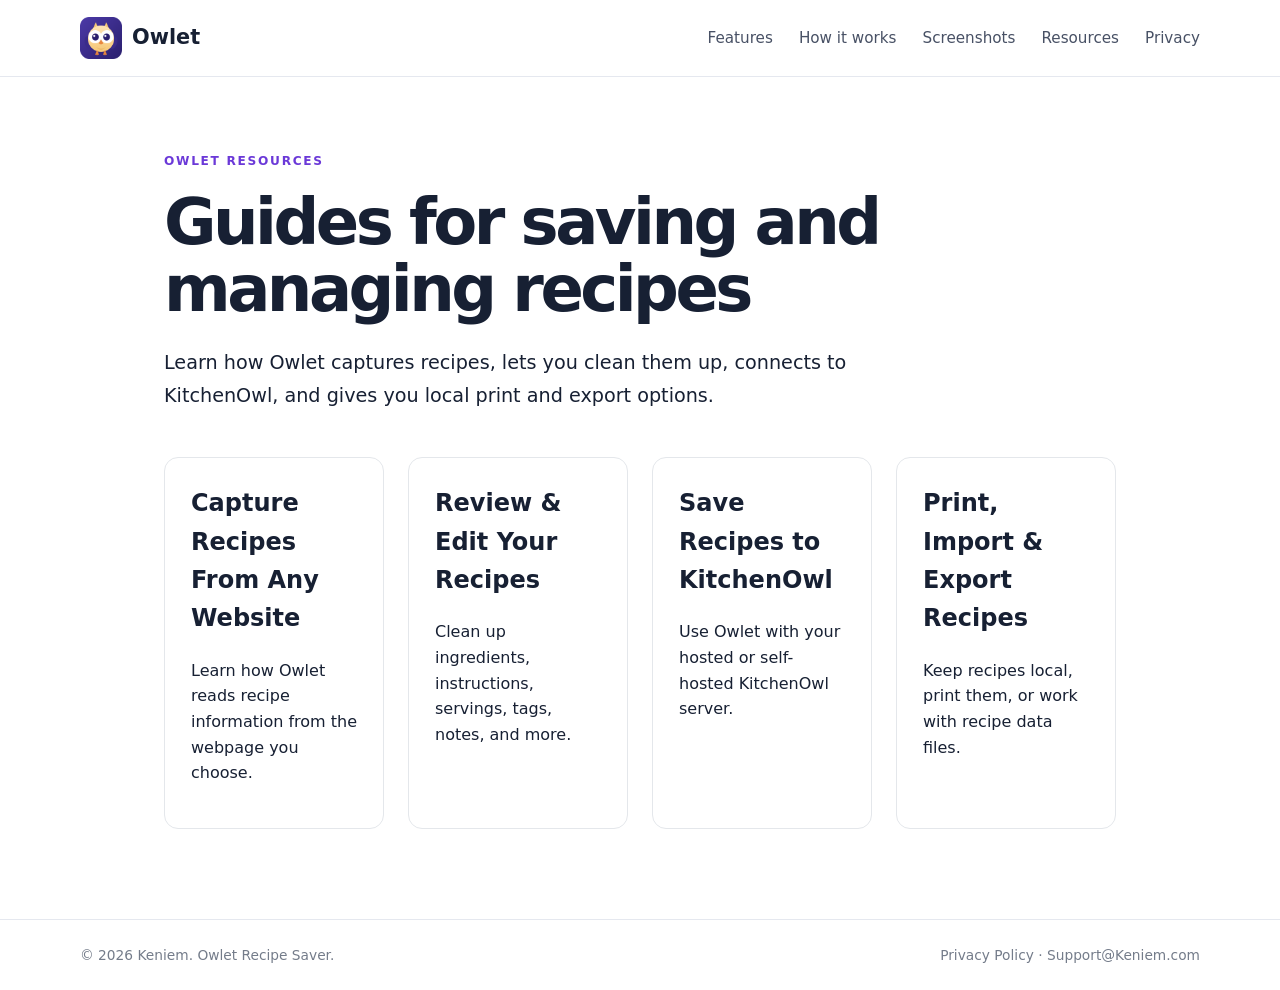
==== resources/index.html @ a933942c "Add files via upload" ====
<!doctype html>
<html lang="en">
<head>
<meta charset="utf-8">
<meta name="viewport" content="width=device-width, initial-scale=1">
<meta name="description" content="Owlet Recipe Saver guides for capturing, reviewing, saving, printing, importing, and exporting recipes.">
<title>Owlet Recipe Saver Resources & Guides</title>
<link rel="canonical" href="https://owlet.keniem.com/resources/">
<link rel="icon" href="../assets/owlet-512.png">
<link rel="stylesheet" href="../styles.css">
<style>
.resource-wrap{max-width:1000px;margin:0 auto;padding:70px 24px 90px}
.resource-wrap h1{font-size:clamp(2.4rem,5vw,4rem);line-height:1.05}
.resource-intro{font-size:1.2rem;line-height:1.7;max-width:760px}
.resource-grid{display:grid;grid-template-columns:repeat(auto-fit,minmax(220px,1fr));gap:24px;margin-top:45px}
.resource-card{display:block;padding:26px;border-radius:14px;text-decoration:none;background:#fff;border:1px solid #e4e7eb}
.resource-card h2{margin-top:0}
.resource-card p{line-height:1.6}
</style>
</head>
<body>
<header class="site-header"><div class="wrap nav">
<a class="brand" href="../index.html"><img src="../assets/owlet-512.png" alt="Owlet logo"><span>Owlet</span></a>
<nav><a href="../index.html#features">Features</a><a href="../index.html#how">How it works</a><a href="../index.html#screenshots">Screenshots</a><a href="./">Resources</a><a href="../privacy.html">Privacy</a></nav>
</div></header>
<main><div class="resource-wrap">
<span class="eyebrow">OWLET RESOURCES</span>
<h1>Guides for saving and managing recipes</h1>
<p class="resource-intro">Learn how Owlet captures recipes, lets you clean them up, connects to KitchenOwl, and gives you local print and export options.</p>
<div class="resource-grid">
<a class="resource-card" href="capture-recipes.html"><h2>Capture Recipes From Any Website</h2><p>Learn how Owlet reads recipe information from the webpage you choose.</p></a>
<a class="resource-card" href="review-edit-recipes.html"><h2>Review & Edit Your Recipes</h2><p>Clean up ingredients, instructions, servings, tags, notes, and more.</p></a>
<a class="resource-card" href="save-to-kitchenowl.html"><h2>Save Recipes to KitchenOwl</h2><p>Use Owlet with your hosted or self-hosted KitchenOwl server.</p></a>
<a class="resource-card" href="print-import-export.html"><h2>Print, Import & Export Recipes</h2><p>Keep recipes local, print them, or work with recipe data files.</p></a>
</div></div></main>
<footer><div class="wrap footer"><span>© 2026 Keniem. Owlet Recipe Saver.</span><span><a href="../privacy.html">Privacy Policy</a> · <a href="mailto:Support@Keniem.com">Support@Keniem.com</a></span></div></footer>
</body></html>
---- styles.css ----
:root{--ink:#172033;--muted:#5d6678;--line:#e5e8ef;--soft:#f6f8fb;--brand:#6b39d8;--brand2:#9a54e8;--white:#fff;--shadow:0 18px 50px rgba(25,30,45,.10)}*{box-sizing:border-box}html{scroll-behavior:smooth}body{margin:0;font-family:Inter,ui-sans-serif,system-ui,-apple-system,BlinkMacSystemFont,"Segoe UI",sans-serif;color:var(--ink);background:#fff;line-height:1.6}a{color:inherit}.wrap{width:min(1120px,calc(100% - 40px));margin:auto}.site-header{position:sticky;top:0;z-index:20;background:rgba(255,255,255,.94);backdrop-filter:blur(12px);border-bottom:1px solid var(--line)}.nav{height:76px;display:flex;align-items:center;justify-content:space-between}.brand{display:flex;align-items:center;gap:10px;text-decoration:none;font-weight:800;font-size:1.3rem}.brand img{width:42px;height:42px}.nav nav{display:flex;gap:26px}.nav nav a{text-decoration:none;color:#485165;font-size:.95rem}.nav nav a:hover{color:var(--brand)}.hero{padding:76px 0 70px;display:grid;grid-template-columns:1fr 1.05fr;gap:52px;align-items:center}.eyebrow{display:inline-block;letter-spacing:.14em;font-size:.76rem;font-weight:800;color:var(--brand)}h1{font-size:clamp(3rem,6vw,5.2rem);line-height:.98;letter-spacing:-.055em;margin:16px 0 24px}h1 span{color:var(--brand)}.lead{font-size:1.2rem;color:var(--muted);max-width:600px}.fine{font-size:.86rem;color:#7a8290;margin-top:18px}.buttons{display:flex;gap:12px;flex-wrap:wrap;margin-top:28px}.btn{display:inline-flex;align-items:center;justify-content:center;padding:12px 20px;border-radius:10px;text-decoration:none;font-weight:750;border:1px solid transparent}.btn.primary{background:var(--brand);color:#fff}.btn.secondary{border-color:#d9dce5;background:#fff}.hero-art img{width:100%;border-radius:22px;box-shadow:var(--shadow)}.section{padding:92px 0}.soft{background:var(--soft)}.section-head{max-width:720px;margin-bottom:38px}.section-head h2{font-size:clamp(2rem,4vw,3rem);line-height:1.08;letter-spacing:-.035em;margin:10px 0 14px}.section-head p{color:var(--muted);font-size:1.05rem}.cards{display:grid;grid-template-columns:repeat(4,1fr);gap:18px}.cards article{background:#fff;border:1px solid var(--line);border-radius:16px;padding:25px}.icon{font-size:1.5rem;color:var(--brand);font-weight:800}.cards h3,.step h3{margin:12px 0 8px}.cards p,.step p{color:var(--muted);margin:0}.steps{display:grid;grid-template-columns:repeat(3,1fr);gap:25px}.step{border-top:2px solid var(--brand);padding-top:18px}.step b{color:var(--brand);font-size:.8rem;letter-spacing:.1em}.gallery{display:grid;grid-template-columns:repeat(2,1fr);gap:24px}.gallery figure{margin:0;background:#fff;border:1px solid var(--line);border-radius:16px;overflow:hidden}.gallery figure:last-child{grid-column:1/-1;max-width:550px}.gallery img{display:block;width:100%;height:auto}.gallery figcaption{padding:14px 17px;color:var(--muted);font-size:.92rem}.downloads{background:linear-gradient(135deg,#21132f,#3b2162);color:#fff}.download-box{display:grid;grid-template-columns:.8fr 1.2fr;gap:50px;align-items:center}.downloads .eyebrow{color:#d9c6ff}.downloads h2{font-size:2.6rem;line-height:1.1;margin:10px 0}.downloads p{color:#d9d4e3}.download-grid{display:grid;grid-template-columns:repeat(3,1fr);gap:12px}.download-card{display:flex;flex-direction:column;gap:4px;text-decoration:none;background:rgba(255,255,255,.1);border:1px solid rgba(255,255,255,.18);border-radius:14px;padding:20px}.download-card:hover{background:rgba(255,255,255,.16)}.download-card strong{font-size:1.15rem}.download-card span{color:#ddd5eb}.download-card small{color:#bdb3cd;margin-top:8px}.final-cta{text-align:center}.cta-logo{width:76px;height:76px}.final-cta h2{font-size:2.7rem;line-height:1.1;margin:16px 0 10px}.final-cta p{max-width:650px;margin:auto;color:var(--muted)}footer{border-top:1px solid var(--line);padding:24px 0}.footer{display:flex;justify-content:space-between;gap:20px;color:#747c8a;font-size:.86rem}.footer a{text-decoration:none}.narrow{max-width:820px}.policy{padding:70px 0}.policy h1{font-size:3.4rem;margin-bottom:12px}.policy h2{font-size:1.55rem;margin:38px 0 12px}.policy p,.policy li{color:#465063}.policy li{margin:6px 0}.updated{color:#6c7380}.back{text-decoration:none;color:var(--brand);font-weight:700;display:inline-block;margin-bottom:30px}@media(max-width:900px){.hero,.download-box{grid-template-columns:1fr}.cards{grid-template-columns:repeat(2,1fr)}.download-grid{grid-template-columns:1fr}.nav nav{gap:14px}.hero{padding-top:50px}}@media(max-width:620px){.wrap{width:min(100% - 28px,1120px)}.nav{height:auto;min-height:68px}.nav nav{display:none}.cards,.steps,.gallery{grid-template-columns:1fr}.gallery figure:last-child{grid-column:auto}.section{padding:64px 0}h1{font-size:3.2rem}.policy h1{font-size:2.5rem}.footer{flex-direction:column}}
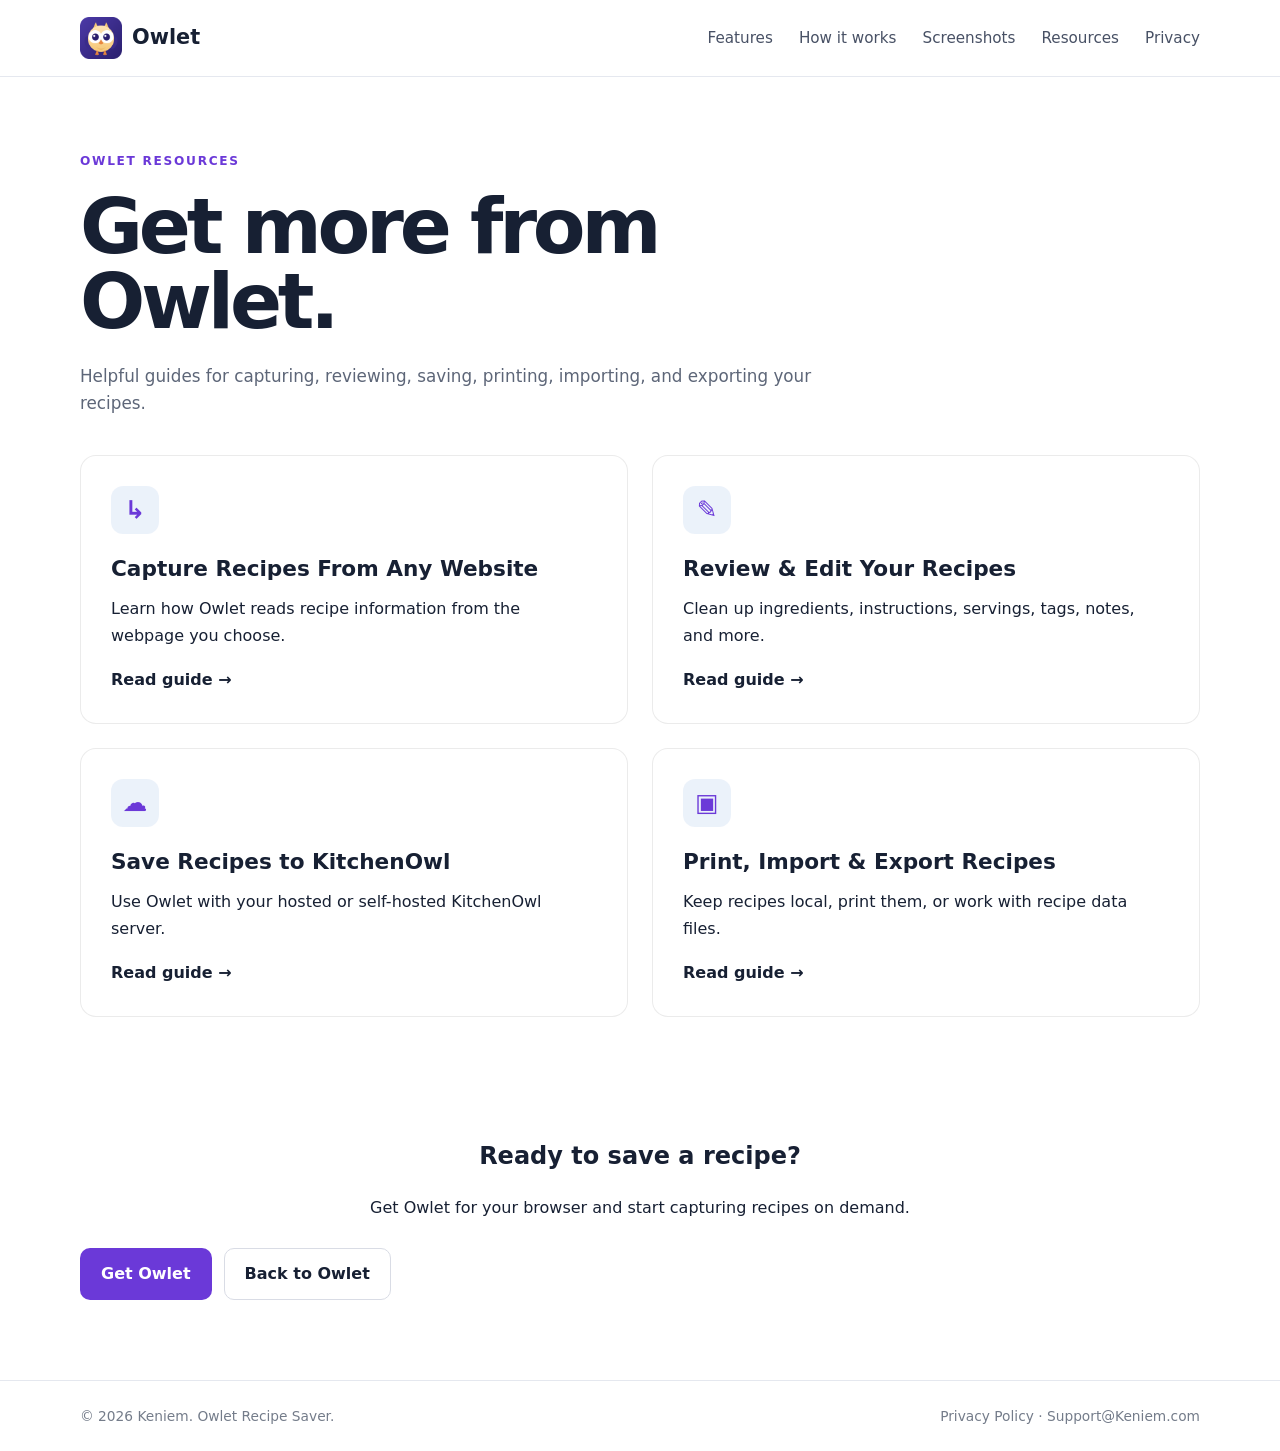
==== commit f003ab97: "Add files via upload" ====
--- a/resources/index.html
+++ b/resources/index.html
@@ -9,29 +9,138 @@
 <link rel="icon" href="../assets/owlet-512.png">
 <link rel="stylesheet" href="../styles.css">
 <style>
-.resource-wrap{max-width:1000px;margin:0 auto;padding:70px 24px 90px}
-.resource-wrap h1{font-size:clamp(2.4rem,5vw,4rem);line-height:1.05}
-.resource-intro{font-size:1.2rem;line-height:1.7;max-width:760px}
-.resource-grid{display:grid;grid-template-columns:repeat(auto-fit,minmax(220px,1fr));gap:24px;margin-top:45px}
-.resource-card{display:block;padding:26px;border-radius:14px;text-decoration:none;background:#fff;border:1px solid #e4e7eb}
-.resource-card h2{margin-top:0}
-.resource-card p{line-height:1.6}
+.resources-hero {
+  padding: 70px 0 45px;
+}
+.resources-hero .section-head {
+  max-width: 760px;
+}
+.resource-cards {
+  display: grid;
+  grid-template-columns: repeat(2, minmax(0, 1fr));
+  gap: 24px;
+  margin-top: 36px;
+}
+.resource-card {
+  display: block;
+  text-decoration: none;
+  color: inherit;
+  padding: 30px;
+  border-radius: 16px;
+  background: #fff;
+  border: 1px solid rgba(0,0,0,.08);
+  transition: transform .18s ease, box-shadow .18s ease;
+}
+.resource-card:hover {
+  transform: translateY(-3px);
+  box-shadow: 0 12px 30px rgba(0,0,0,.08);
+}
+.resource-card .icon {
+  width: 48px;
+  height: 48px;
+  display: grid;
+  place-items: center;
+  border-radius: 12px;
+  font-size: 1.55rem;
+  margin-bottom: 18px;
+  background: rgba(0,94,184,.08);
+}
+.resource-card h2 {
+  margin: 0 0 10px;
+  font-size: 1.35rem;
+}
+.resource-card p {
+  margin: 0;
+  line-height: 1.65;
+}
+.resource-card .learn {
+  display: inline-block;
+  margin-top: 18px;
+  font-weight: 700;
+}
+.resources-cta {
+  text-align: center;
+  padding: 55px 0 80px;
+}
+@media (max-width: 700px) {
+  .resource-cards {
+    grid-template-columns: 1fr;
+  }
+}
 </style>
 </head>
 <body>
-<header class="site-header"><div class="wrap nav">
-<a class="brand" href="../index.html"><img src="../assets/owlet-512.png" alt="Owlet logo"><span>Owlet</span></a>
-<nav><a href="../index.html#features">Features</a><a href="../index.html#how">How it works</a><a href="../index.html#screenshots">Screenshots</a><a href="./">Resources</a><a href="../privacy.html">Privacy</a></nav>
-</div></header>
-<main><div class="resource-wrap">
-<span class="eyebrow">OWLET RESOURCES</span>
-<h1>Guides for saving and managing recipes</h1>
-<p class="resource-intro">Learn how Owlet captures recipes, lets you clean them up, connects to KitchenOwl, and gives you local print and export options.</p>
-<div class="resource-grid">
-<a class="resource-card" href="capture-recipes.html"><h2>Capture Recipes From Any Website</h2><p>Learn how Owlet reads recipe information from the webpage you choose.</p></a>
-<a class="resource-card" href="review-edit-recipes.html"><h2>Review & Edit Your Recipes</h2><p>Clean up ingredients, instructions, servings, tags, notes, and more.</p></a>
-<a class="resource-card" href="save-to-kitchenowl.html"><h2>Save Recipes to KitchenOwl</h2><p>Use Owlet with your hosted or self-hosted KitchenOwl server.</p></a>
-<a class="resource-card" href="print-import-export.html"><h2>Print, Import & Export Recipes</h2><p>Keep recipes local, print them, or work with recipe data files.</p></a>
-</div></div></main>
-<footer><div class="wrap footer"><span>© 2026 Keniem. Owlet Recipe Saver.</span><span><a href="../privacy.html">Privacy Policy</a> · <a href="mailto:Support@Keniem.com">Support@Keniem.com</a></span></div></footer>
-</body></html>
+<header class="site-header">
+  <div class="wrap nav">
+    <a class="brand" href="../index.html"><img src="../assets/owlet-512.png" alt="Owlet logo"><span>Owlet</span></a>
+    <nav>
+      <a href="../index.html#features">Features</a>
+      <a href="../index.html#how">How it works</a>
+      <a href="../index.html#screenshots">Screenshots</a>
+      <a href="./">Resources</a>
+      <a href="../privacy.html">Privacy</a>
+    </nav>
+  </div>
+</header>
+
+<main>
+<section class="section resources-hero">
+  <div class="wrap">
+    <div class="section-head">
+      <span class="eyebrow">OWLET RESOURCES</span>
+      <h1>Get more from Owlet.</h1>
+      <p>Helpful guides for capturing, reviewing, saving, printing, importing, and exporting your recipes.</p>
+    </div>
+
+    <div class="resource-cards">
+      <a class="resource-card" href="capture-recipes.html">
+        <div class="icon">↳</div>
+        <h2>Capture Recipes From Any Website</h2>
+        <p>Learn how Owlet reads recipe information from the webpage you choose.</p>
+        <span class="learn">Read guide →</span>
+      </a>
+
+      <a class="resource-card" href="review-edit-recipes.html">
+        <div class="icon">✎</div>
+        <h2>Review & Edit Your Recipes</h2>
+        <p>Clean up ingredients, instructions, servings, tags, notes, and more.</p>
+        <span class="learn">Read guide →</span>
+      </a>
+
+      <a class="resource-card" href="save-to-kitchenowl.html">
+        <div class="icon">☁</div>
+        <h2>Save Recipes to KitchenOwl</h2>
+        <p>Use Owlet with your hosted or self-hosted KitchenOwl server.</p>
+        <span class="learn">Read guide →</span>
+      </a>
+
+      <a class="resource-card" href="print-import-export.html">
+        <div class="icon">▣</div>
+        <h2>Print, Import & Export Recipes</h2>
+        <p>Keep recipes local, print them, or work with recipe data files.</p>
+        <span class="learn">Read guide →</span>
+      </a>
+    </div>
+  </div>
+</section>
+
+<section class="resources-cta">
+  <div class="wrap">
+    <h2>Ready to save a recipe?</h2>
+    <p>Get Owlet for your browser and start capturing recipes on demand.</p>
+    <div class="buttons">
+      <a class="btn primary" href="../index.html#downloads">Get Owlet</a>
+      <a class="btn secondary" href="../index.html">Back to Owlet</a>
+    </div>
+  </div>
+</section>
+</main>
+
+<footer>
+  <div class="wrap footer">
+    <span>© 2026 Keniem. Owlet Recipe Saver.</span>
+    <span><a href="../privacy.html">Privacy Policy</a> · <a href="mailto:Support@Keniem.com">Support@Keniem.com</a></span>
+  </div>
+</footer>
+</body>
+</html>
